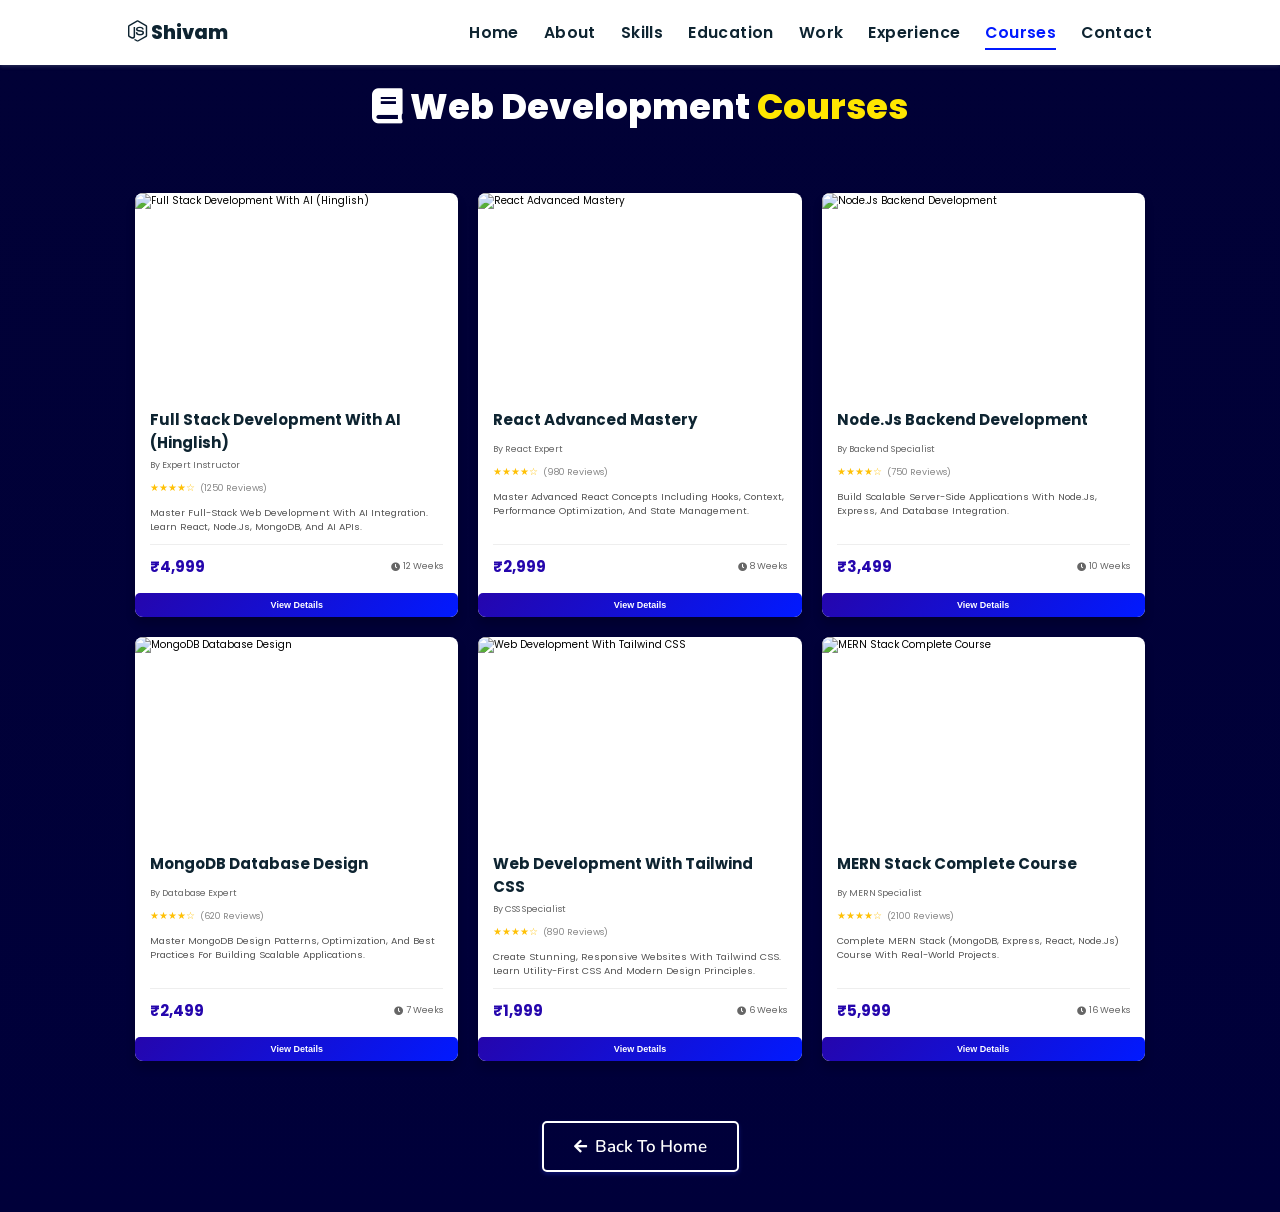
==== courses/index.html @ cb25ab2f "Create Courses page HTML cgen-7b4abd94a2534a409876226e2419422a" ====
<!DOCTYPE html>
<html lang="en">
<head>
    <meta charset="UTF-8">
    <meta http-equiv="X-UA-Compatible" content="IE=edge">
    <meta name="viewport" content="width=device-width, initial-scale=1.0">
    <link rel="stylesheet" href="/courses/style.css">
    <!-- Font Awesome -->
    <link rel="stylesheet" href="https://cdnjs.cloudflare.com/ajax/libs/font-awesome/5.15.3/css/all.min.css" integrity="sha512-iBBXm8fW90+nuLcSKlbmrPcLa0OT92xO1BIsZ+ywDWZCvqsWgccV3gFoRBv0z+8dLJgyAHIhR35VZc2oM/gI1w==" crossorigin="anonymous" referrerpolicy="no-referrer" />
    <link id='favicon' rel="shortcut icon" href="https://cdn.builder.io/api/v1/image/assets%2Fb5e2cf9ea44e436484882433f20a28b0%2F5df928bff0ab45f8a3454df4d5377266?format=webp&width=800" type="image/x-png">
    <title>Courses | Portfolio Shivam</title>
</head>
<body>

<!-- navbar starts -->
<header>
        <a href="/" class="logo"><i class="fab fa-node-js"></i> Shivam</a>

        <div id="menu" class="fas fa-bars"></div>
        <nav class="navbar">
            <ul>
            <li><a href="/#home">Home</a></li>
            <li><a href="/#about">About</a></li>
            <li><a href="/#skills">Skills</a></li>
            <li><a href="/#education">Education</a></li>
            <li><a href="/#work">Work</a></li>
            <li><a href="/#experience">Experience</a></li>
            <li><a class="active" href="/courses">Courses</a></li>
            <li><a href="/#contact">Contact</a></li>
            </ul>
        </nav>
</header>
<!-- navbar ends -->

<!-- courses section starts -->
<section class="courses" id="courses">
  <h2 class="heading"><i class="fas fa-book"></i> Web Development <span>Courses</span></h2>

  <div class="courses-container" id="coursesContainer">
    <!-- Courses will be loaded here by JavaScript -->
  </div>

  <div class="back-btn">
    <a href="/#work" class="btn">
        <i class="fas fa-arrow-left"></i>
        <span>Back to Home</span>
    </a>
  </div>
</section>
<!-- courses section ends -->

<!-- Course Detail Modal -->
<div id="courseDetailModal" class="modal">
  <div class="modal-content">
    <span class="modal-close">&times;</span>
    <div class="modal-body">
      <img id="modalCourseImage" src="" alt="Course" class="modal-image">
      <div class="modal-info">
        <h2 id="modalCourseName"></h2>
        <p class="instructor" id="modalInstructor"></p>
        
        <div class="course-rating">
          <span id="modalRating" class="rating-stars"></span>
          <span id="modalReviews" class="reviews-count"></span>
        </div>

        <div class="course-price-section">
          <span class="course-price" id="modalPrice"></span>
          <span class="course-duration" id="modalDuration"></span>
        </div>

        <div class="course-description-section">
          <h3>Course Description</h3>
          <p id="modalDescription"></p>
        </div>

        <div class="course-highlights-section">
          <h3>What You'll Learn</h3>
          <ul id="modalHighlights" class="highlights-list"></ul>
        </div>

        <div class="course-syllabus-section">
          <h3>Course Syllabus</h3>
          <div id="modalSyllabus" class="syllabus-content"></div>
        </div>

        <div class="course-requirements-section">
          <h3>Requirements</h3>
          <ul id="modalRequirements" class="requirements-list"></ul>
        </div>

        <div class="modal-actions">
          <button id="buyNowBtn" class="btn-buy-now">Buy Now</button>
          <button class="btn-preview">Preview Course</button>
        </div>
      </div>
    </div>
  </div>
</div>

<!-- scroll top btn -->
<a href="#courses" class="fas fa-angle-up" id="scroll-top"></a>
<!-- scroll back to top -->

<!-- ==== ALL MAJOR JAVASCRIPT CDNS STARTS ==== -->
<!-- jquery cdn -->
<script src="https://cdnjs.cloudflare.com/ajax/libs/jquery/3.6.0/jquery.min.js" integrity="sha512-894YE6QWD5I59HgZOGReFYm4dnWc1Qt5NtvYSaNcOP+u1T9qYdvdihz0PPSiiqn/+/3e7Jo4EaG7TubfWGUrMQ==" crossorigin="anonymous" referrerpolicy="no-referrer"></script>

<!-- scroll reveal anim -->
<script src="https://unpkg.com/scrollreveal"></script>

<!-- ==== ALL MAJOR JAVASCRIPT CDNS ENDS ==== -->

<script src="/courses/script.js"></script>

</body>
</html>
---- courses/style.css ----
@import url("https://fonts.googleapis.com/css2?family=Poppins:wght@400;600;700&display=swap");
@import url('https://fonts.googleapis.com/css2?family=Nunito:ital,wght@0,300;0,400;0,600;0,700;1,300;1,400&display=swap');

* {
  margin: 0;
  padding: 0;
  box-sizing: border-box;
  text-decoration: none;
  outline: none;
  border: none;
  text-transform: capitalize;
  transition: all 0.2s linear;
}

html {
  font-size: 62.5%;
  overflow-x: hidden;
  scroll-behavior: smooth;
}

body {
  background: #f7f7f7;
  font-family: 'Poppins', sans-serif;
}

*::selection {
  background: #2b3dda;
  color: #fff;
}

html::-webkit-scrollbar {
  width: 0.8rem;
}

html::-webkit-scrollbar-track {
  background: rgb(235, 202, 245);
}

html::-webkit-scrollbar-thumb {
  background: #420177;
}

/* navbar starts */
header {
  position: fixed;
  top: 0;
  left: 0;
  right: 0;
  z-index: 1000;
  display: flex;
  align-items: center;
  justify-content: space-between;
  padding: 1.7rem 10%;
  height: 6.5rem;
  background-color: #fff;
  box-shadow: 0 1px 4px rgba(146, 161, 176, 0.3);
}

section {
  min-height: 100vh;
  padding: 2rem 9%;
}

.heading {
  font-size: 3.5rem;
  color: rgb(32, 32, 32);
  font-weight: 800;
  text-align: center;
}

.heading span {
  color: rgb(115, 3, 167);
}

header .logo {
  font-size: 1.9rem;
  font-weight: 800;
  text-decoration: none;
  color: #0E2431;
}

header .logo i {
  font-size: 2.2rem;
}

header .logo:hover {
  color: #fc8c05;
}

header .navbar ul {
  list-style: none;
  display: flex;
  justify-content: center;
  align-items: center;
}

header .navbar li {
  margin-left: 2.5rem;
}

header .navbar ul li a {
  font-size: 1.57rem;
  color: #0E2431;
  font-weight: 600;
  text-decoration: none;
  letter-spacing: 0.04rem;
}

header .navbar ul li a.active,
header .navbar ul li a:hover {
  color: #011aff;
  border-bottom: 0.2rem solid #011aff;
  padding: 0.5rem 0;
}

/* navbar ends */

/* hamburger icon starts */
#menu {
  font-size: 3rem;
  cursor: pointer;
  color: rgb(24, 2, 63);
  display: none;
}

@media (max-width: 768px) {
  #menu {
    display: block;
  }

  header .navbar {
    position: fixed;
    top: 6.5rem;
    right: -120%;
    width: 75%;
    height: 100%;
    text-align: left;
    align-items: flex-start;
    background-color: #0e0f31;
  }

  header .navbar ul {
    flex-flow: column;
    padding: 1rem;
  }

  header .navbar ul li {
    text-align: center;
    width: 100%;
    margin: 1rem 0;
    border-radius: 0.5rem;
    width: 26rem;
  }

  header .navbar ul li a {
    display: block;
    padding: 1rem;
    text-align: left;
    color: #fff;
    font-size: 2rem;
  }

  header .navbar ul li a.active,
  header .navbar ul li a:hover {
    padding: 1rem;
    color: #fff;
    border-radius: 0.5rem;
    border-bottom: 0.5rem solid #011aff;
  }

  .fa-times {
    transform: rotate(180deg);
  }

  header .navbar.nav-toggle {
    right: 0;
  }
}

/* hamburger icon ends */

/* courses section starts */
.courses {
  background: linear-gradient(to bottom, #010136, #00003a);
  margin-top: 5rem;
}

.courses h2 {
  color: #fff;
  padding: 1rem;
}

.courses .heading span {
  color: rgb(255, 230, 0);
}

.courses-container {
  display: grid;
  grid-template-columns: repeat(auto-fill, minmax(300px, 1fr));
  gap: 2rem;
  margin: 3rem 0;
  padding: 2rem;
}

.course-card {
  background: #fff;
  border-radius: 0.8rem;
  overflow: hidden;
  box-shadow: 0 0.7rem 1rem rgba(0, 0, 0, 0.2);
  transition: transform 0.3s ease, box-shadow 0.3s ease;
  display: flex;
  flex-direction: column;
  cursor: pointer;
}

.course-card:hover {
  transform: translateY(-5px);
  box-shadow: 0 1rem 2rem rgba(0, 0, 0, 0.3);
}

.course-card-image {
  width: 100%;
  height: 200px;
  object-fit: cover;
}

.course-card-content {
  padding: 1.5rem;
  flex-grow: 1;
  display: flex;
  flex-direction: column;
}

.course-card-content h3 {
  font-size: 1.5rem;
  color: #0e2431;
  margin-bottom: 0.5rem;
  min-height: 3rem;
}

.course-card-instructor {
  color: #666;
  font-size: 0.9rem;
  margin-bottom: 0.8rem;
}

.course-card-rating {
  display: flex;
  align-items: center;
  gap: 0.5rem;
  margin-bottom: 1rem;
}

.course-card-stars {
  color: #ffc107;
}

.course-card-reviews {
  color: #888;
  font-size: 0.9rem;
}

.course-card-description {
  color: #555;
  font-size: 0.95rem;
  margin-bottom: 1rem;
  flex-grow: 1;
}

.course-card-footer {
  display: flex;
  justify-content: space-between;
  align-items: center;
  padding-top: 1rem;
  border-top: 1px solid #eee;
}

.course-card-price {
  font-size: 1.5rem;
  font-weight: 700;
  color: #2506ad;
}

.course-card-duration {
  font-size: 0.9rem;
  color: #666;
  display: flex;
  align-items: center;
  gap: 0.3rem;
}

.course-card-btn {
  background: linear-gradient(135deg, #2506ad, #011aff);
  color: #fff;
  border: none;
  padding: 0.7rem 1.5rem;
  border-radius: 0.5rem;
  font-size: 0.9rem;
  cursor: pointer;
  font-weight: 600;
  transition: all 0.3s ease;
}

.course-card-btn:hover {
  transform: translateY(-2px);
  box-shadow: 0 0.5rem 1rem rgba(37, 6, 173, 0.4);
}

/* Modal Styles */
.modal {
  display: none;
  position: fixed;
  z-index: 2000;
  left: 0;
  top: 0;
  width: 100%;
  height: 100%;
  background-color: rgba(0, 0, 0, 0.5);
  overflow-y: auto;
  animation: fadeIn 0.3s ease;
}

@keyframes fadeIn {
  from {
    opacity: 0;
  }
  to {
    opacity: 1;
  }
}

.modal-content {
  background-color: #fefefe;
  margin: 2rem auto;
  padding: 0;
  border-radius: 0.8rem;
  width: 90%;
  max-width: 900px;
  max-height: 90vh;
  overflow-y: auto;
  box-shadow: 0 1rem 3rem rgba(0, 0, 0, 0.3);
}

.modal-close {
  color: #aaa;
  float: right;
  font-size: 2.8rem;
  font-weight: bold;
  padding: 1rem 1.5rem;
  cursor: pointer;
  transition: color 0.3s ease;
}

.modal-close:hover {
  color: #000;
}

.modal-body {
  padding: 2rem;
  display: flex;
  gap: 2rem;
}

.modal-image {
  width: 40%;
  height: auto;
  border-radius: 0.8rem;
  object-fit: cover;
  min-height: 400px;
}

.modal-info {
  flex: 1;
}

.modal-info h2 {
  font-size: 2rem;
  color: #0e2431;
  margin-bottom: 0.5rem;
}

.instructor {
  color: #666;
  font-size: 1rem;
  margin-bottom: 1rem;
}

.course-rating {
  display: flex;
  align-items: center;
  gap: 0.5rem;
  margin-bottom: 1rem;
}

.rating-stars {
  color: #ffc107;
  font-size: 1rem;
}

.reviews-count {
  color: #888;
  font-size: 0.9rem;
}

.course-price-section {
  display: flex;
  align-items: center;
  gap: 2rem;
  margin: 1.5rem 0;
  padding: 1rem 0;
  border-bottom: 1px solid #eee;
}

.course-price {
  font-size: 2rem;
  font-weight: 700;
  color: #2506ad;
}

.course-duration {
  color: #666;
  font-size: 1rem;
}

.course-description-section,
.course-highlights-section,
.course-syllabus-section,
.course-requirements-section {
  margin: 2rem 0;
}

.course-description-section h3,
.course-highlights-section h3,
.course-syllabus-section h3,
.course-requirements-section h3 {
  font-size: 1.3rem;
  color: #0e2431;
  margin-bottom: 1rem;
}

.course-description-section p {
  color: #555;
  font-size: 0.95rem;
  line-height: 1.6;
}

.highlights-list,
.requirements-list {
  list-style: none;
  padding: 0;
}

.highlights-list li,
.requirements-list li {
  padding: 0.5rem 0;
  color: #555;
  font-size: 0.95rem;
  display: flex;
  align-items: flex-start;
  gap: 0.5rem;
}

.highlights-list li::before,
.requirements-list li::before {
  content: "✓";
  color: #2506ad;
  font-weight: bold;
  min-width: 1rem;
}

.syllabus-content {
  background: #f9f9f9;
  border-radius: 0.5rem;
  padding: 1rem;
}

.syllabus-section {
  margin-bottom: 1rem;
  padding-bottom: 1rem;
  border-bottom: 1px solid #eee;
}

.syllabus-section:last-child {
  border-bottom: none;
}

.syllabus-section-title {
  font-weight: 600;
  color: #0e2431;
  margin-bottom: 0.5rem;
}

.syllabus-topics {
  list-style: none;
  padding-left: 1rem;
  color: #666;
  font-size: 0.9rem;
}

.syllabus-topics li {
  padding: 0.3rem 0;
  display: flex;
  align-items: center;
  gap: 0.3rem;
}

.syllabus-topics li::before {
  content: "•";
  color: #2506ad;
  min-width: 0.5rem;
}

.modal-actions {
  display: flex;
  gap: 1rem;
  margin-top: 2rem;
}

.btn-buy-now,
.btn-preview {
  flex: 1;
  padding: 1rem;
  font-size: 1rem;
  border: none;
  border-radius: 0.5rem;
  cursor: pointer;
  font-weight: 600;
  transition: all 0.3s ease;
}

.btn-buy-now {
  background: linear-gradient(135deg, #2506ad, #011aff);
  color: #fff;
}

.btn-buy-now:hover {
  transform: translateY(-2px);
  box-shadow: 0 0.5rem 1rem rgba(37, 6, 173, 0.4);
}

.btn-preview {
  background: #f0f0f0;
  color: #0e2431;
  border: 2px solid #2506ad;
}

.btn-preview:hover {
  background: #e8e8e8;
}

/* back to home button */
.back-btn {
  display: flex;
  justify-content: center;
  margin: 4rem 0 2rem;
}

.back-btn .btn {
  position: relative;
  line-height: 0;
  padding: 1.6rem 3rem;
  border-radius: 0.5em;
  transition: 0.3s;
  color: #fff;
  border: 2px solid #fff;
  box-shadow: 0px 2px 4px rgba(48, 68, 247, 0.3);
  text-align: center;
}

.back-btn .btn span {
  font-weight: 600;
  font-size: 1.7rem;
  font-family: 'Nunito', sans-serif;
}

.back-btn .btn i {
  margin-right: 0.5rem;
  font-size: 1.5rem;
  transition: 0.3s;
}

.back-btn .btn:hover {
  background: #ffffff;
  color: #000;
}

.back-btn .btn:hover i {
  transform: translateX(-8px);
}

/* scroll top starts */
#scroll-top {
  position: fixed;
  top: -140%;
  right: 2rem;
  padding: 1rem 1.5rem;
  font-size: 2rem;
  background: #ffae00;
  color: rgb(13, 0, 44);
  border-radius: 5rem;
  transition: 1s linear;
  z-index: 1000;
}

#scroll-top.active {
  top: calc(100% - 12rem);
}

/* scroll top ends */

/* Responsive Design */
@media (max-width: 768px) {
  .courses-container {
    grid-template-columns: 1fr;
    padding: 1rem;
  }

  .modal-body {
    flex-direction: column;
  }

  .modal-image {
    width: 100%;
    min-height: 250px;
  }

  .modal-content {
    width: 95%;
    margin: 1rem auto;
  }
}

@media (max-width: 450px) {
  html {
    font-size: 55%;
  }

  body {
    padding-right: 0;
  }

  section {
    padding: 2rem;
  }

  .courses-container {
    gap: 1.5rem;
  }

  .modal-body {
    padding: 1rem;
  }

  .modal-info h2 {
    font-size: 1.5rem;
  }

  .modal-close {
    padding: 0.5rem 1rem;
    font-size: 2rem;
  }

  .modal-actions {
    flex-direction: column;
  }
}
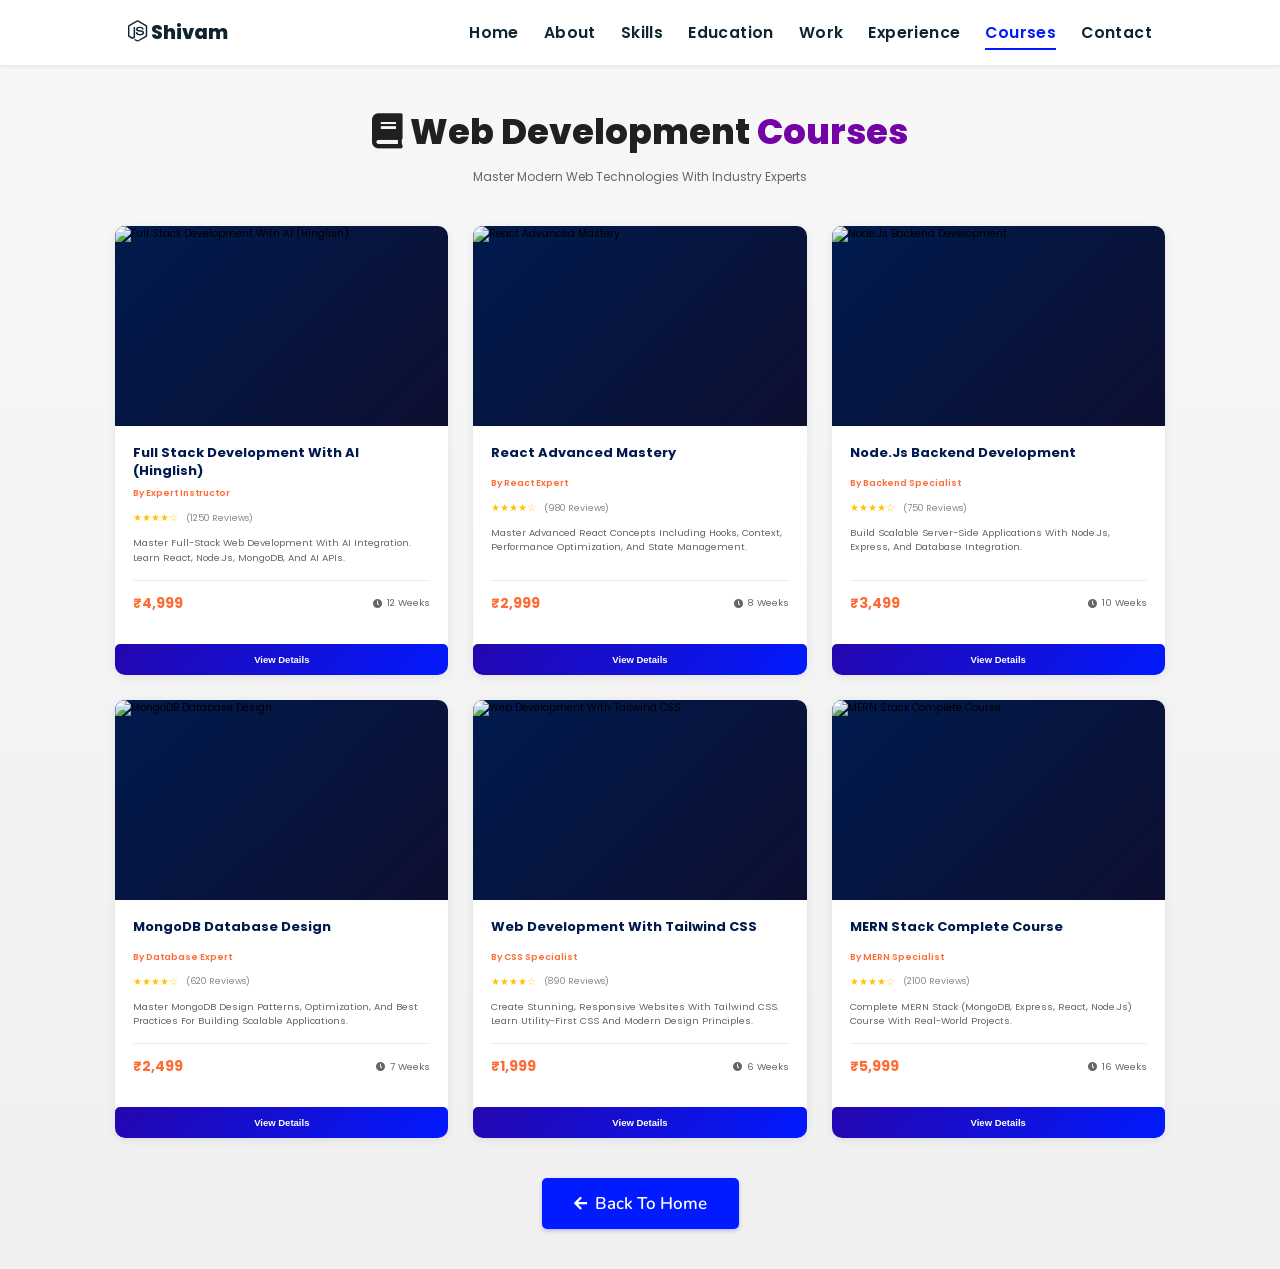
==== commit 38a5d1e2: "Update courses page with professional design and navigation cgen-a6ff045057b447b283ef905cc6d0c530" ====
--- a/courses/index.html
+++ b/courses/index.html
@@ -34,7 +34,10 @@
 
 <!-- courses section starts -->
 <section class="courses" id="courses">
-  <h2 class="heading"><i class="fas fa-book"></i> Web Development <span>Courses</span></h2>
+  <div class="courses-header">
+    <h1 class="heading"><i class="fas fa-book"></i> Web Development <span>Courses</span></h1>
+    <p class="courses-subtitle">Master modern web technologies with industry experts</p>
+  </div>
 
   <div class="courses-container" id="coursesContainer">
     <!-- Courses will be loaded here by JavaScript -->
@@ -48,55 +51,6 @@
   </div>
 </section>
 <!-- courses section ends -->
-
-<!-- Course Detail Modal -->
-<div id="courseDetailModal" class="modal">
-  <div class="modal-content">
-    <span class="modal-close">&times;</span>
-    <div class="modal-body">
-      <img id="modalCourseImage" src="" alt="Course" class="modal-image">
-      <div class="modal-info">
-        <h2 id="modalCourseName"></h2>
-        <p class="instructor" id="modalInstructor"></p>
-        
-        <div class="course-rating">
-          <span id="modalRating" class="rating-stars"></span>
-          <span id="modalReviews" class="reviews-count"></span>
-        </div>
-
-        <div class="course-price-section">
-          <span class="course-price" id="modalPrice"></span>
-          <span class="course-duration" id="modalDuration"></span>
-        </div>
-
-        <div class="course-description-section">
-          <h3>Course Description</h3>
-          <p id="modalDescription"></p>
-        </div>
-
-        <div class="course-highlights-section">
-          <h3>What You'll Learn</h3>
-          <ul id="modalHighlights" class="highlights-list"></ul>
-        </div>
-
-        <div class="course-syllabus-section">
-          <h3>Course Syllabus</h3>
-          <div id="modalSyllabus" class="syllabus-content"></div>
-        </div>
-
-        <div class="course-requirements-section">
-          <h3>Requirements</h3>
-          <ul id="modalRequirements" class="requirements-list"></ul>
-        </div>
-
-        <div class="modal-actions">
-          <button id="buyNowBtn" class="btn-buy-now">Buy Now</button>
-          <button class="btn-preview">Preview Course</button>
-        </div>
-      </div>
-    </div>
-  </div>
-</div>
 
 <!-- scroll top btn -->
 <a href="#courses" class="fas fa-angle-up" id="scroll-top"></a>
--- a/courses/style.css
+++ b/courses/style.css
@@ -56,22 +56,6 @@
   box-shadow: 0 1px 4px rgba(146, 161, 176, 0.3);
 }
 
-section {
-  min-height: 100vh;
-  padding: 2rem 9%;
-}
-
-.heading {
-  font-size: 3.5rem;
-  color: rgb(32, 32, 32);
-  font-weight: 800;
-  text-align: center;
-}
-
-.heading span {
-  color: rgb(115, 3, 167);
-}
-
 header .logo {
   font-size: 1.9rem;
   font-weight: 800;
@@ -181,78 +165,101 @@
 
 /* courses section starts */
 .courses {
-  background: linear-gradient(to bottom, #010136, #00003a);
-  margin-top: 5rem;
-}
-
-.courses h2 {
-  color: #fff;
-  padding: 1rem;
-}
-
-.courses .heading span {
-  color: rgb(255, 230, 0);
+  background: linear-gradient(to bottom, #f7f7f7, #f0f0f0);
+  margin-top: 6.5rem;
+  padding: 4rem 9% 2rem;
+  min-height: 100vh;
+}
+
+.courses-header {
+  text-align: center;
+  margin-bottom: 4rem;
+}
+
+.heading {
+  font-size: 3.5rem;
+  color: rgb(32, 32, 32);
+  font-weight: 800;
+  margin-bottom: 1rem;
+}
+
+.heading span {
+  color: rgb(115, 3, 167);
+}
+
+.courses-subtitle {
+  font-size: 1.2rem;
+  color: #666;
+  max-width: 600px;
+  margin: 0 auto;
 }
 
 .courses-container {
   display: grid;
-  grid-template-columns: repeat(auto-fill, minmax(300px, 1fr));
-  gap: 2rem;
+  grid-template-columns: repeat(auto-fill, minmax(320px, 1fr));
+  gap: 2.5rem;
   margin: 3rem 0;
-  padding: 2rem;
-}
-
+  padding: 0;
+}
+
+/* course card professional styling */
 .course-card {
   background: #fff;
-  border-radius: 0.8rem;
+  border-radius: 1rem;
   overflow: hidden;
-  box-shadow: 0 0.7rem 1rem rgba(0, 0, 0, 0.2);
-  transition: transform 0.3s ease, box-shadow 0.3s ease;
+  box-shadow: 0 0.2rem 0.8rem rgba(0, 0, 0, 0.08);
+  transition: all 0.3s ease;
+  cursor: pointer;
   display: flex;
   flex-direction: column;
-  cursor: pointer;
+  height: 100%;
 }
 
 .course-card:hover {
-  transform: translateY(-5px);
-  box-shadow: 0 1rem 2rem rgba(0, 0, 0, 0.3);
+  transform: translateY(-8px);
+  box-shadow: 0 1rem 2.5rem rgba(0, 0, 0, 0.15);
 }
 
 .course-card-image {
   width: 100%;
   height: 200px;
   object-fit: cover;
+  background: linear-gradient(135deg, #001a4d, #0d0f31);
 }
 
 .course-card-content {
-  padding: 1.5rem;
+  padding: 1.8rem;
   flex-grow: 1;
   display: flex;
   flex-direction: column;
 }
 
 .course-card-content h3 {
-  font-size: 1.5rem;
-  color: #0e2431;
-  margin-bottom: 0.5rem;
-  min-height: 3rem;
+  font-size: 1.3rem;
+  color: #001a4d;
+  margin-bottom: 0.7rem;
+  line-height: 1.4;
+  font-weight: 700;
+  min-height: 2.6rem;
 }
 
 .course-card-instructor {
-  color: #666;
+  color: #ff6b35;
   font-size: 0.9rem;
-  margin-bottom: 0.8rem;
+  margin-bottom: 1rem;
+  font-weight: 600;
 }
 
 .course-card-rating {
   display: flex;
   align-items: center;
-  gap: 0.5rem;
+  gap: 0.8rem;
   margin-bottom: 1rem;
 }
 
 .course-card-stars {
   color: #ffc107;
+  font-size: 1rem;
 }
 
 .course-card-reviews {
@@ -261,291 +268,54 @@
 }
 
 .course-card-description {
-  color: #555;
+  color: #666;
   font-size: 0.95rem;
-  margin-bottom: 1rem;
+  margin-bottom: 1.5rem;
   flex-grow: 1;
+  line-height: 1.5;
 }
 
 .course-card-footer {
   display: flex;
   justify-content: space-between;
   align-items: center;
-  padding-top: 1rem;
+  padding: 1.2rem 0 0;
   border-top: 1px solid #eee;
+  margin-top: auto;
 }
 
 .course-card-price {
-  font-size: 1.5rem;
+  font-size: 1.4rem;
   font-weight: 700;
-  color: #2506ad;
+  color: #ff6b35;
 }
 
 .course-card-duration {
-  font-size: 0.9rem;
+  font-size: 0.95rem;
   color: #666;
   display: flex;
   align-items: center;
-  gap: 0.3rem;
+  gap: 0.4rem;
 }
 
 .course-card-btn {
-  background: linear-gradient(135deg, #2506ad, #011aff);
+  background: linear-gradient(135deg, #2506ad 0%, #011aff 100%);
   color: #fff;
   border: none;
-  padding: 0.7rem 1.5rem;
+  padding: 1rem 1.5rem;
   border-radius: 0.5rem;
-  font-size: 0.9rem;
+  font-size: 0.95rem;
   cursor: pointer;
   font-weight: 600;
   transition: all 0.3s ease;
+  margin-top: 1.2rem;
+  width: 100%;
+  display: block;
 }
 
 .course-card-btn:hover {
   transform: translateY(-2px);
-  box-shadow: 0 0.5rem 1rem rgba(37, 6, 173, 0.4);
-}
-
-/* Modal Styles */
-.modal {
-  display: none;
-  position: fixed;
-  z-index: 2000;
-  left: 0;
-  top: 0;
-  width: 100%;
-  height: 100%;
-  background-color: rgba(0, 0, 0, 0.5);
-  overflow-y: auto;
-  animation: fadeIn 0.3s ease;
-}
-
-@keyframes fadeIn {
-  from {
-    opacity: 0;
-  }
-  to {
-    opacity: 1;
-  }
-}
-
-.modal-content {
-  background-color: #fefefe;
-  margin: 2rem auto;
-  padding: 0;
-  border-radius: 0.8rem;
-  width: 90%;
-  max-width: 900px;
-  max-height: 90vh;
-  overflow-y: auto;
-  box-shadow: 0 1rem 3rem rgba(0, 0, 0, 0.3);
-}
-
-.modal-close {
-  color: #aaa;
-  float: right;
-  font-size: 2.8rem;
-  font-weight: bold;
-  padding: 1rem 1.5rem;
-  cursor: pointer;
-  transition: color 0.3s ease;
-}
-
-.modal-close:hover {
-  color: #000;
-}
-
-.modal-body {
-  padding: 2rem;
-  display: flex;
-  gap: 2rem;
-}
-
-.modal-image {
-  width: 40%;
-  height: auto;
-  border-radius: 0.8rem;
-  object-fit: cover;
-  min-height: 400px;
-}
-
-.modal-info {
-  flex: 1;
-}
-
-.modal-info h2 {
-  font-size: 2rem;
-  color: #0e2431;
-  margin-bottom: 0.5rem;
-}
-
-.instructor {
-  color: #666;
-  font-size: 1rem;
-  margin-bottom: 1rem;
-}
-
-.course-rating {
-  display: flex;
-  align-items: center;
-  gap: 0.5rem;
-  margin-bottom: 1rem;
-}
-
-.rating-stars {
-  color: #ffc107;
-  font-size: 1rem;
-}
-
-.reviews-count {
-  color: #888;
-  font-size: 0.9rem;
-}
-
-.course-price-section {
-  display: flex;
-  align-items: center;
-  gap: 2rem;
-  margin: 1.5rem 0;
-  padding: 1rem 0;
-  border-bottom: 1px solid #eee;
-}
-
-.course-price {
-  font-size: 2rem;
-  font-weight: 700;
-  color: #2506ad;
-}
-
-.course-duration {
-  color: #666;
-  font-size: 1rem;
-}
-
-.course-description-section,
-.course-highlights-section,
-.course-syllabus-section,
-.course-requirements-section {
-  margin: 2rem 0;
-}
-
-.course-description-section h3,
-.course-highlights-section h3,
-.course-syllabus-section h3,
-.course-requirements-section h3 {
-  font-size: 1.3rem;
-  color: #0e2431;
-  margin-bottom: 1rem;
-}
-
-.course-description-section p {
-  color: #555;
-  font-size: 0.95rem;
-  line-height: 1.6;
-}
-
-.highlights-list,
-.requirements-list {
-  list-style: none;
-  padding: 0;
-}
-
-.highlights-list li,
-.requirements-list li {
-  padding: 0.5rem 0;
-  color: #555;
-  font-size: 0.95rem;
-  display: flex;
-  align-items: flex-start;
-  gap: 0.5rem;
-}
-
-.highlights-list li::before,
-.requirements-list li::before {
-  content: "✓";
-  color: #2506ad;
-  font-weight: bold;
-  min-width: 1rem;
-}
-
-.syllabus-content {
-  background: #f9f9f9;
-  border-radius: 0.5rem;
-  padding: 1rem;
-}
-
-.syllabus-section {
-  margin-bottom: 1rem;
-  padding-bottom: 1rem;
-  border-bottom: 1px solid #eee;
-}
-
-.syllabus-section:last-child {
-  border-bottom: none;
-}
-
-.syllabus-section-title {
-  font-weight: 600;
-  color: #0e2431;
-  margin-bottom: 0.5rem;
-}
-
-.syllabus-topics {
-  list-style: none;
-  padding-left: 1rem;
-  color: #666;
-  font-size: 0.9rem;
-}
-
-.syllabus-topics li {
-  padding: 0.3rem 0;
-  display: flex;
-  align-items: center;
-  gap: 0.3rem;
-}
-
-.syllabus-topics li::before {
-  content: "•";
-  color: #2506ad;
-  min-width: 0.5rem;
-}
-
-.modal-actions {
-  display: flex;
-  gap: 1rem;
-  margin-top: 2rem;
-}
-
-.btn-buy-now,
-.btn-preview {
-  flex: 1;
-  padding: 1rem;
-  font-size: 1rem;
-  border: none;
-  border-radius: 0.5rem;
-  cursor: pointer;
-  font-weight: 600;
-  transition: all 0.3s ease;
-}
-
-.btn-buy-now {
-  background: linear-gradient(135deg, #2506ad, #011aff);
-  color: #fff;
-}
-
-.btn-buy-now:hover {
-  transform: translateY(-2px);
-  box-shadow: 0 0.5rem 1rem rgba(37, 6, 173, 0.4);
-}
-
-.btn-preview {
-  background: #f0f0f0;
-  color: #0e2431;
-  border: 2px solid #2506ad;
-}
-
-.btn-preview:hover {
-  background: #e8e8e8;
+  box-shadow: 0 0.5rem 1.2rem rgba(37, 6, 173, 0.3);
 }
 
 /* back to home button */
@@ -562,7 +332,8 @@
   border-radius: 0.5em;
   transition: 0.3s;
   color: #fff;
-  border: 2px solid #fff;
+  border: 2px solid #011aff;
+  background: #011aff;
   box-shadow: 0px 2px 4px rgba(48, 68, 247, 0.3);
   text-align: center;
 }
@@ -580,8 +351,8 @@
 }
 
 .back-btn .btn:hover {
-  background: #ffffff;
-  color: #000;
+  background: #0d1b8e;
+  border-color: #0d1b8e;
 }
 
 .back-btn .btn:hover i {
@@ -595,8 +366,8 @@
   right: 2rem;
   padding: 1rem 1.5rem;
   font-size: 2rem;
-  background: #ffae00;
-  color: rgb(13, 0, 44);
+  background: #ff6b35;
+  color: #fff;
   border-radius: 5rem;
   transition: 1s linear;
   z-index: 1000;
@@ -609,24 +380,41 @@
 /* scroll top ends */
 
 /* Responsive Design */
+@media (max-width: 1024px) {
+  .courses-container {
+    grid-template-columns: repeat(auto-fill, minmax(300px, 1fr));
+    gap: 2rem;
+  }
+}
+
 @media (max-width: 768px) {
+  header {
+    padding: 1.5rem 5%;
+  }
+
+  .courses {
+    padding: 2.5rem 5% 2rem;
+  }
+
+  .heading {
+    font-size: 2.5rem;
+  }
+
+  .courses-subtitle {
+    font-size: 1rem;
+  }
+
   .courses-container {
     grid-template-columns: 1fr;
-    padding: 1rem;
-  }
-
-  .modal-body {
-    flex-direction: column;
-  }
-
-  .modal-image {
-    width: 100%;
-    min-height: 250px;
-  }
-
-  .modal-content {
-    width: 95%;
-    margin: 1rem auto;
+    gap: 1.5rem;
+  }
+
+  .course-card-content {
+    padding: 1.5rem;
+  }
+
+  .course-card-content h3 {
+    font-size: 1.2rem;
   }
 }
 
@@ -639,28 +427,54 @@
     padding-right: 0;
   }
 
-  section {
-    padding: 2rem;
+  header {
+    padding: 1rem 5%;
+    height: 5.5rem;
+  }
+
+  header .navbar li {
+    margin-left: 1.5rem;
+  }
+
+  .courses {
+    padding: 2rem 5%;
+    margin-top: 5.5rem;
+  }
+
+  .heading {
+    font-size: 1.8rem;
+  }
+
+  .courses-subtitle {
+    font-size: 0.95rem;
   }
 
   .courses-container {
-    gap: 1.5rem;
-  }
-
-  .modal-body {
-    padding: 1rem;
-  }
-
-  .modal-info h2 {
-    font-size: 1.5rem;
-  }
-
-  .modal-close {
-    padding: 0.5rem 1rem;
-    font-size: 2rem;
-  }
-
-  .modal-actions {
-    flex-direction: column;
-  }
-}
+    gap: 1rem;
+  }
+
+  .course-card-content {
+    padding: 1.2rem;
+  }
+
+  .course-card-content h3 {
+    font-size: 1.1rem;
+    min-height: auto;
+  }
+
+  .course-card-price {
+    font-size: 1.2rem;
+  }
+
+  .back-btn .btn {
+    padding: 1.2rem 2rem;
+  }
+
+  .back-btn .btn span {
+    font-size: 1.3rem;
+  }
+
+  .back-btn .btn i {
+    font-size: 1.2rem;
+  }
+}
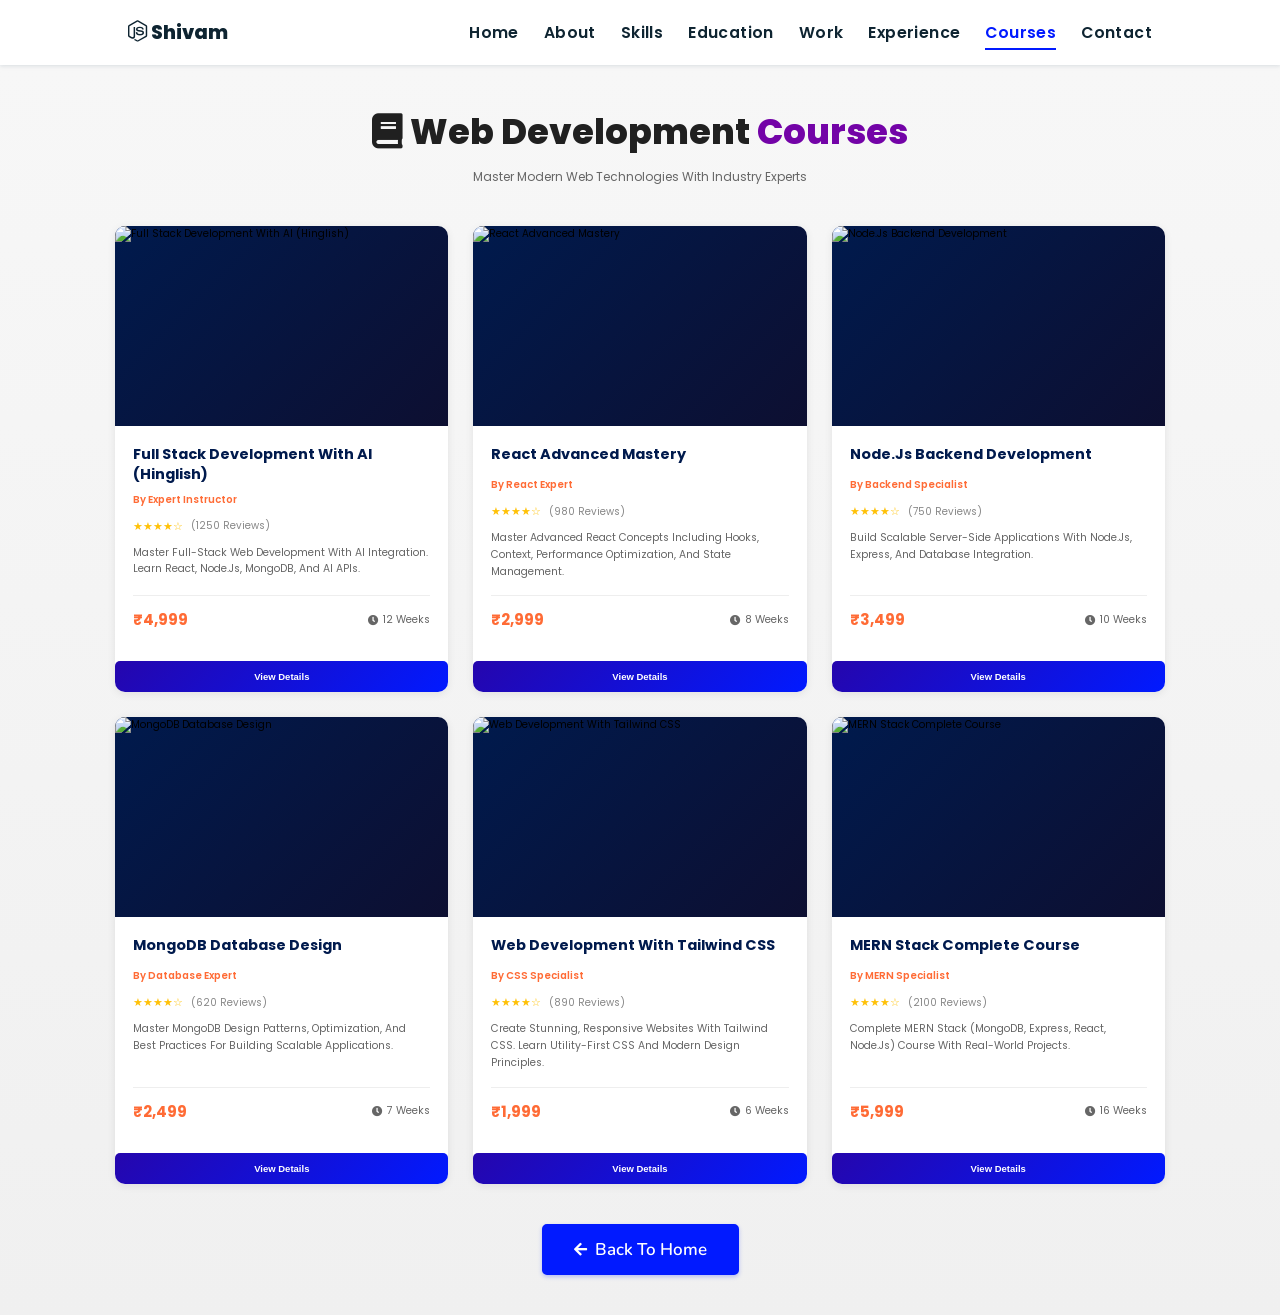
==== commit 7e0048e9: "Replace favicon with new Builder CDN URL cgen-0ef0882e14704efda34e20c2f1c44258" ====
--- a/courses/index.html
+++ b/courses/index.html
@@ -7,7 +7,7 @@
     <link rel="stylesheet" href="/courses/style.css">
     <!-- Font Awesome -->
     <link rel="stylesheet" href="https://cdnjs.cloudflare.com/ajax/libs/font-awesome/5.15.3/css/all.min.css" integrity="sha512-iBBXm8fW90+nuLcSKlbmrPcLa0OT92xO1BIsZ+ywDWZCvqsWgccV3gFoRBv0z+8dLJgyAHIhR35VZc2oM/gI1w==" crossorigin="anonymous" referrerpolicy="no-referrer" />
-    <link id='favicon' rel="shortcut icon" href="https://cdn.builder.io/api/v1/image/assets%2Fb5e2cf9ea44e436484882433f20a28b0%2F5df928bff0ab45f8a3454df4d5377266?format=webp&width=800" type="image/x-png">
+    <link id='favicon' rel="shortcut icon" href="https://cdn.builder.io/api/v1/image/assets%2F9fabf925f9b44231819b0bfba8d59dc0%2F6a7b9c70a34745d3a7bf25250d843f35?format=webp&width=800" type="image/x-png">
     <title>Courses | Portfolio Shivam</title>
 </head>
 <body>
--- a/courses/style.css
+++ b/courses/style.css
@@ -235,7 +235,7 @@
 }
 
 .course-card-content h3 {
-  font-size: 1.3rem;
+  font-size: 1.45rem;
   color: #001a4d;
   margin-bottom: 0.7rem;
   line-height: 1.4;
@@ -245,7 +245,7 @@
 
 .course-card-instructor {
   color: #ff6b35;
-  font-size: 0.9rem;
+  font-size: 1rem;
   margin-bottom: 1rem;
   font-weight: 600;
 }
@@ -259,20 +259,20 @@
 
 .course-card-stars {
   color: #ffc107;
-  font-size: 1rem;
+  font-size: 1.1rem;
 }
 
 .course-card-reviews {
   color: #888;
-  font-size: 0.9rem;
+  font-size: 1rem;
 }
 
 .course-card-description {
   color: #666;
-  font-size: 0.95rem;
+  font-size: 1.05rem;
   margin-bottom: 1.5rem;
   flex-grow: 1;
-  line-height: 1.5;
+  line-height: 1.6;
 }
 
 .course-card-footer {
@@ -285,13 +285,13 @@
 }
 
 .course-card-price {
-  font-size: 1.4rem;
+  font-size: 1.5rem;
   font-weight: 700;
   color: #ff6b35;
 }
 
 .course-card-duration {
-  font-size: 0.95rem;
+  font-size: 1.05rem;
   color: #666;
   display: flex;
   align-items: center;
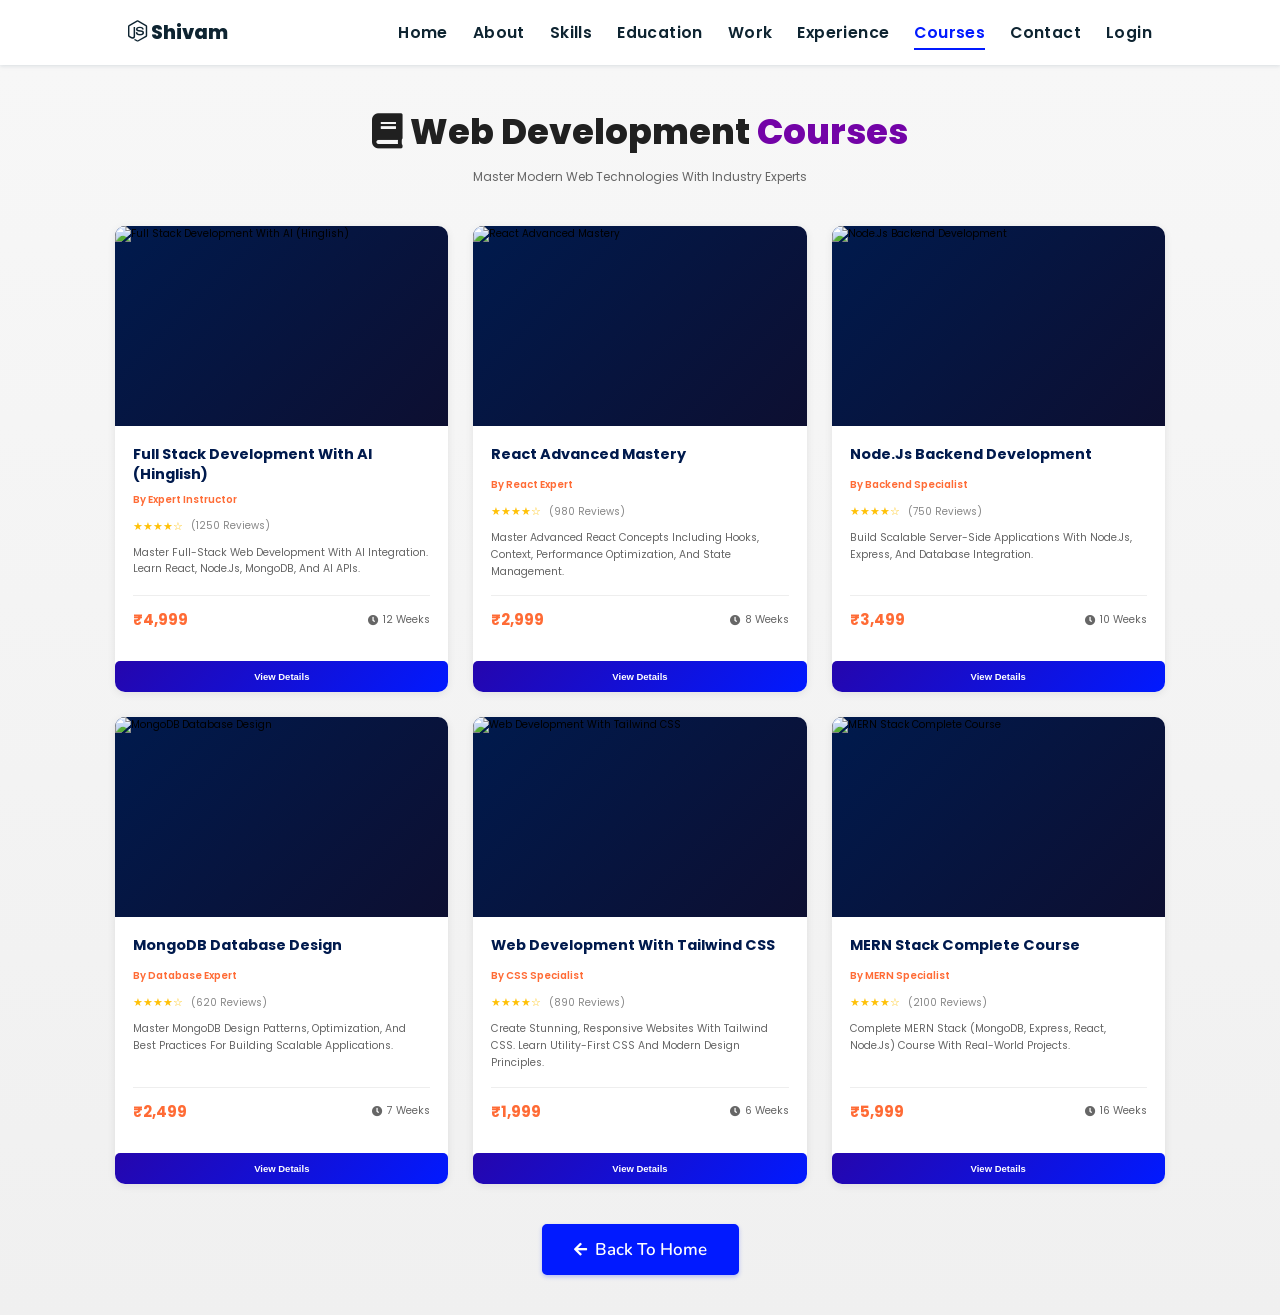
==== commit 65535380: "Update login button and remove modal from about-us.html cgen-5d7eef17cd624da8bbaaf7fabe7295af" ====
--- a/courses/index.html
+++ b/courses/index.html
@@ -27,6 +27,7 @@
             <li><a href="/#experience">Experience</a></li>
             <li><a class="active" href="/courses">Courses</a></li>
             <li><a href="/#contact">Contact</a></li>
+            <li><a href="/login.html" class="login-link">Login</a></li>
             </ul>
         </nav>
 </header>
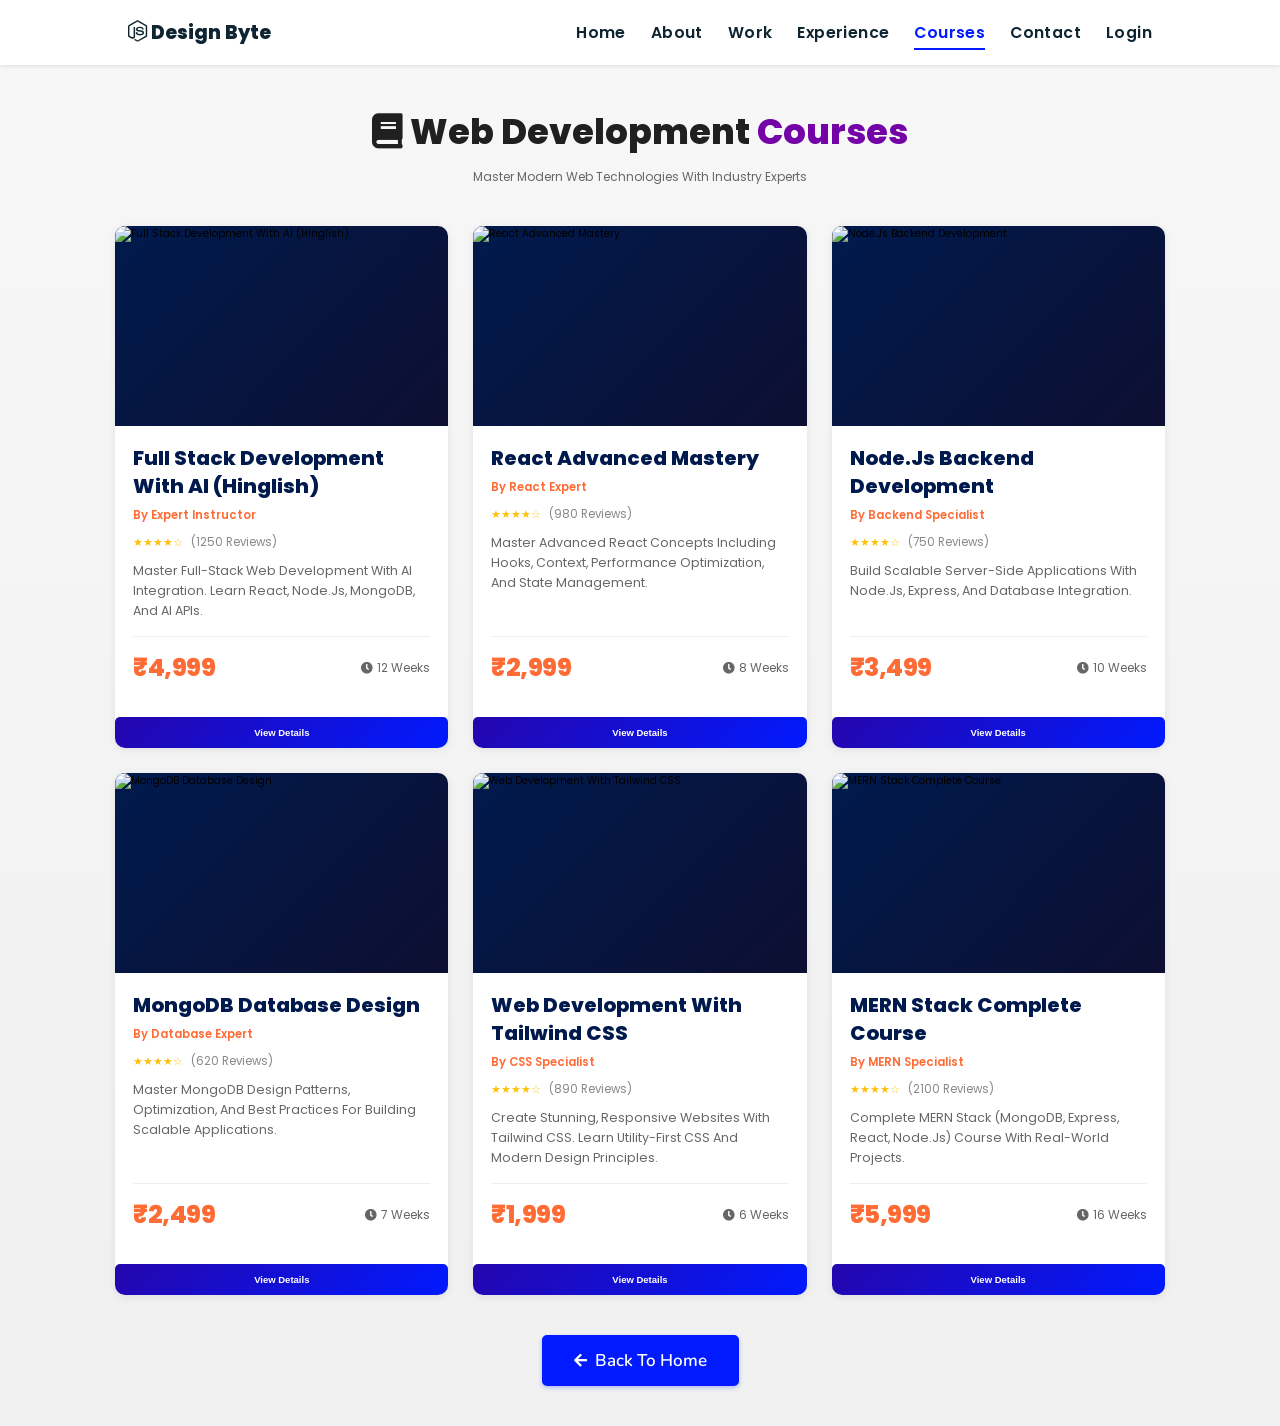
==== commit 435b96e3: "Merge pull request #48 from shivam13669/cosmos-garden Builder.io: Update from Visual Editor" ====
--- a/courses/index.html
+++ b/courses/index.html
@@ -8,21 +8,19 @@
     <!-- Font Awesome -->
     <link rel="stylesheet" href="https://cdnjs.cloudflare.com/ajax/libs/font-awesome/5.15.3/css/all.min.css" integrity="sha512-iBBXm8fW90+nuLcSKlbmrPcLa0OT92xO1BIsZ+ywDWZCvqsWgccV3gFoRBv0z+8dLJgyAHIhR35VZc2oM/gI1w==" crossorigin="anonymous" referrerpolicy="no-referrer" />
     <link id='favicon' rel="shortcut icon" href="https://cdn.builder.io/api/v1/image/assets%2F9fabf925f9b44231819b0bfba8d59dc0%2F6a7b9c70a34745d3a7bf25250d843f35?format=webp&width=800" type="image/x-png">
-    <title>Courses | Portfolio Shivam</title>
+    <title>Courses | Design Byte</title>
 </head>
 <body>
 
 <!-- navbar starts -->
 <header>
-        <a href="/" class="logo"><i class="fab fa-node-js"></i> Shivam</a>
+        <a href="/" class="logo"><i class="fab fa-node-js"></i> Design Byte</a>
 
         <div id="menu" class="fas fa-bars"></div>
         <nav class="navbar">
             <ul>
             <li><a href="/#home">Home</a></li>
-            <li><a href="/#about">About</a></li>
-            <li><a href="/#skills">Skills</a></li>
-            <li><a href="/#education">Education</a></li>
+            <li><a href="/about-us.html">About</a></li>
             <li><a href="/#work">Work</a></li>
             <li><a href="/#experience">Experience</a></li>
             <li><a class="active" href="/courses">Courses</a></li>
--- a/courses/style.css
+++ b/courses/style.css
@@ -235,17 +235,17 @@
 }
 
 .course-card-content h3 {
-  font-size: 1.45rem;
+  font-size: 2rem;
   color: #001a4d;
   margin-bottom: 0.7rem;
   line-height: 1.4;
-  font-weight: 700;
+  font-weight: 800;
   min-height: 2.6rem;
 }
 
 .course-card-instructor {
   color: #ff6b35;
-  font-size: 1rem;
+  font-size: 1.15rem;
   margin-bottom: 1rem;
   font-weight: 600;
 }
@@ -264,12 +264,12 @@
 
 .course-card-reviews {
   color: #888;
-  font-size: 1rem;
+  font-size: 1.15rem;
 }
 
 .course-card-description {
   color: #666;
-  font-size: 1.05rem;
+  font-size: 1.25rem;
   margin-bottom: 1.5rem;
   flex-grow: 1;
   line-height: 1.6;
@@ -285,13 +285,14 @@
 }
 
 .course-card-price {
-  font-size: 1.5rem;
-  font-weight: 700;
+  font-size: 2.5rem;
+  font-weight: 800;
   color: #ff6b35;
+  letter-spacing: -0.05rem;
 }
 
 .course-card-duration {
-  font-size: 1.05rem;
+  font-size: 1.2rem;
   color: #666;
   display: flex;
   align-items: center;
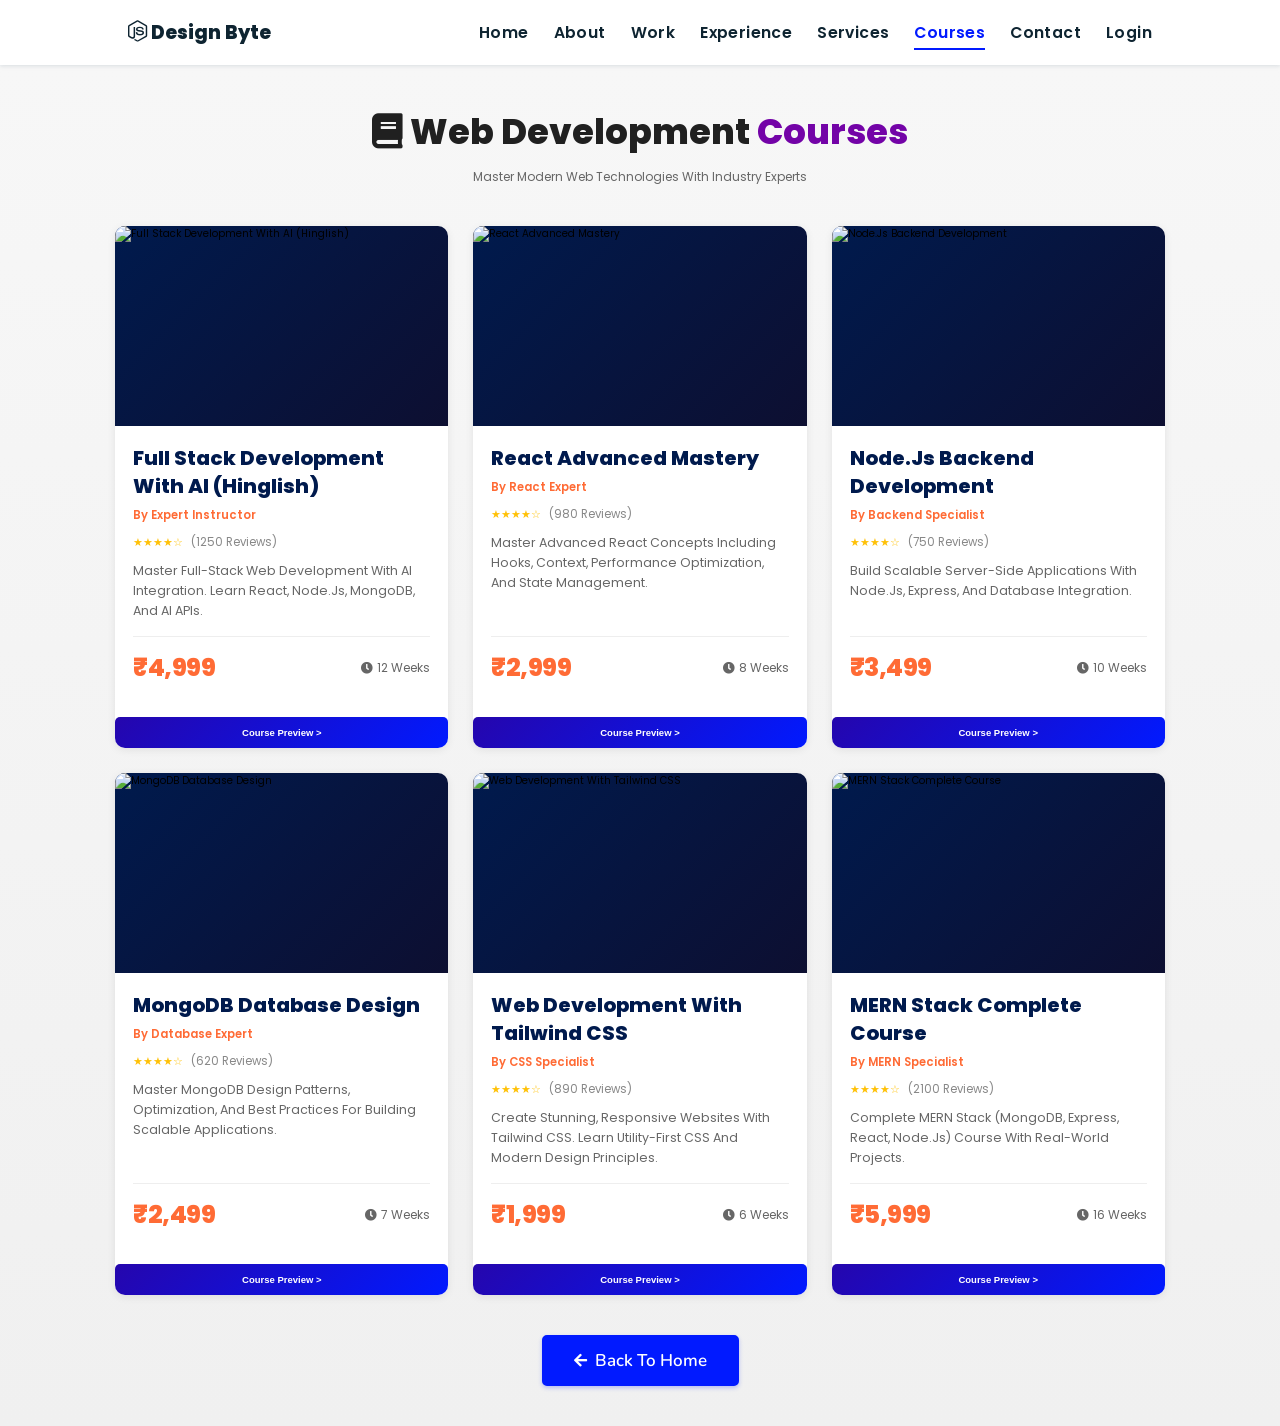
==== commit 6af7bea1: "Updated project with new features" ====
--- a/courses/index.html
+++ b/courses/index.html
@@ -23,6 +23,7 @@
             <li><a href="/about-us.html">About</a></li>
             <li><a href="/#work">Work</a></li>
             <li><a href="/#experience">Experience</a></li>
+            <li><a href="/services">Services</a></li>
             <li><a class="active" href="/courses">Courses</a></li>
             <li><a href="/#contact">Contact</a></li>
             <li><a href="/login.html" class="login-link">Login</a></li>
